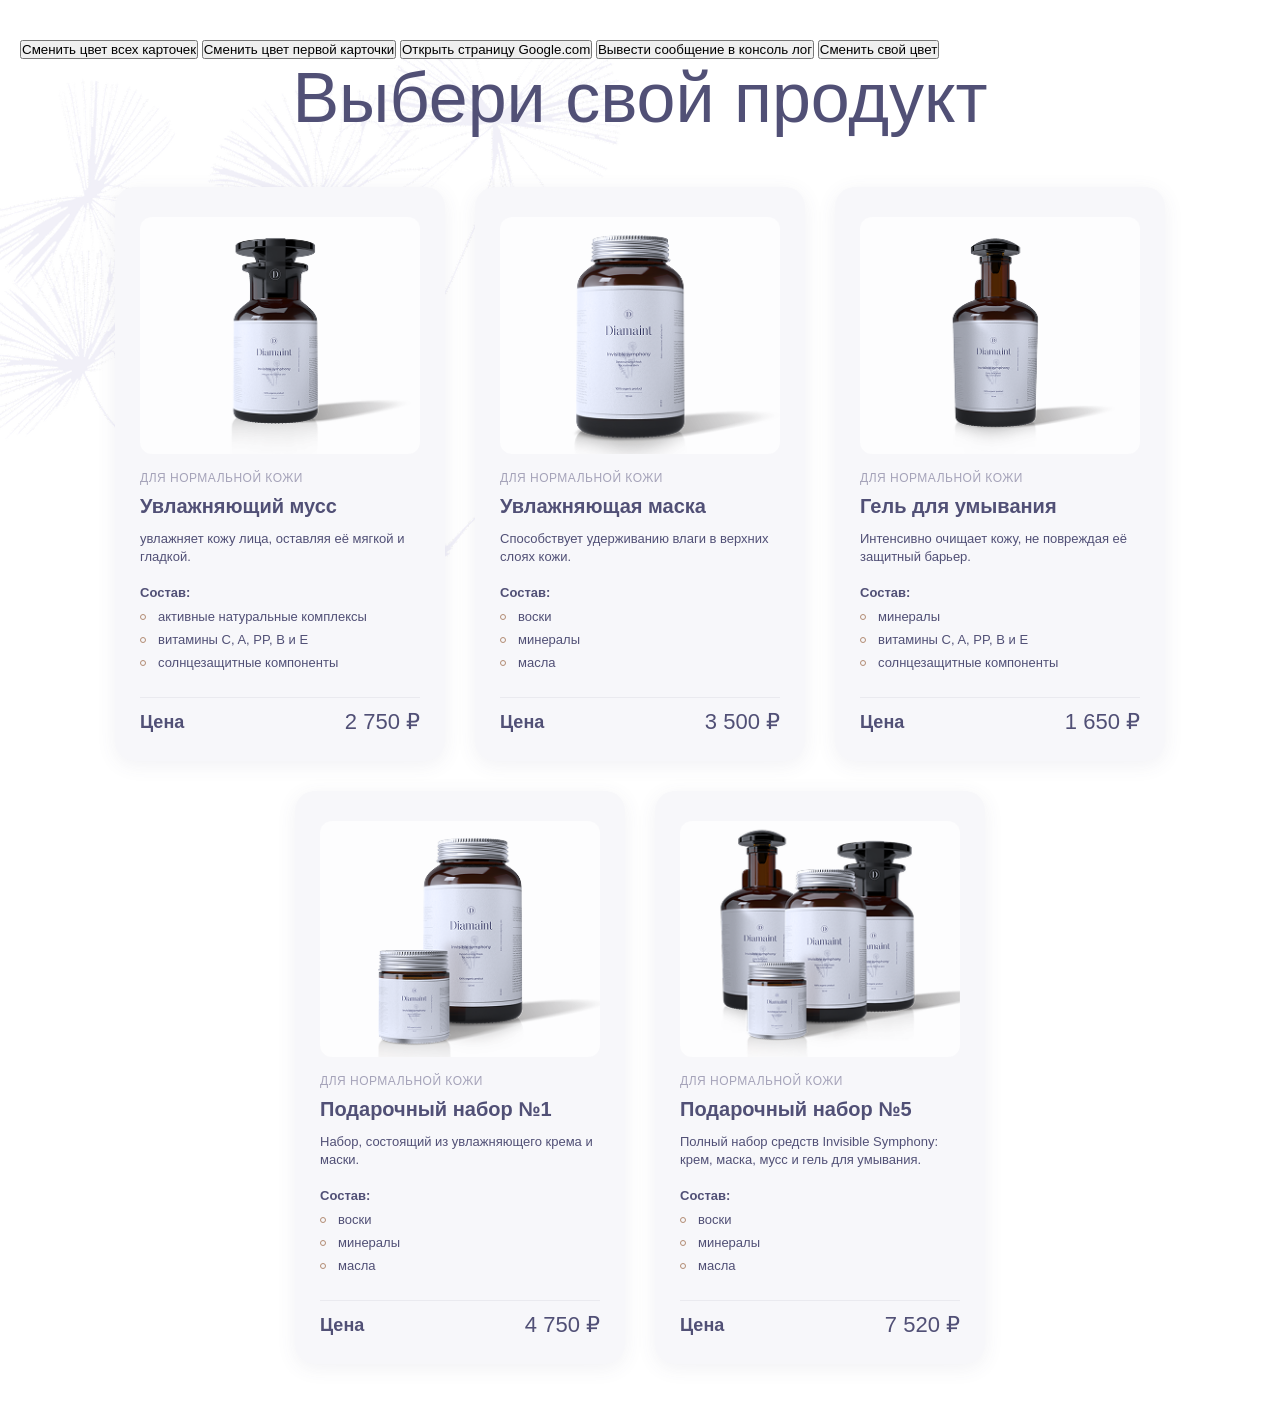
==== index.html @ 28aa34b3 "homework-№7" ====
<!DOCTYPE html>
<html lang="en">
<head>
  <meta charset="UTF-8">
  <meta name="viewport" content="width=device-width, initial-scale=1.0">
  <link rel="stylesheet" href="style.css">
  <link rel="icon" type="image/jpeg" href="images/bg 1.png">
  <title>Выбери свой продукт</title>
</head>
<body>
    <button id="change-color-all-card">Сменить цвет всех карточек</button>
    <button id="change-color-first-card">Сменить цвет первой карточки</button>
    <button id="Open-google">Открыть страницу Google.com</button>
    <button id="output-console-log">Вывести сообщение в консоль лог</button>
    <button id="change-self-color">Сменить свой цвет</button>
    <main class="catalog">
            <div class="catalog__container">
                <h1 class="catalog__title">Выбери свой продукт</h1>
                <ul class="catalog__list">
                    <li class="catalog__item">
                        <img class="catalog__image" src="images/photo1.png" alt="Увлажняющий мусс">
                        <p class="catalog__application">для нормальной кожи</p>
                        <h2 class="catalog__name">Увлажняющий мусс</h2>
                        <p class="catalog__description"> увлажняет кожу лица, оставляя её мягкой и гладкой.</p>
                        <span class="catalog__composition-title">Состав:</span>
                        <ul class="catalog__composition-list">
                            <li class="catalog__composition-item">активные натуральные комплексы</li>
                            <li class="catalog__composition-item">витамины C, A, PP, B и E</li>
                            <li class="catalog__composition-item">солнцезащитные компоненты</li>
                        </ul>
                        
                        <div class="catalog__price">
                            <span class="catalog__price-title">Цена</span>
                            <span class="catalog__price-value">2 750 ₽</span>
                        </div>
                    </li>

                    <li class="catalog__item">
                        <img class="catalog__image" src="images/photo 2.png"Увлажняющая маска">
                        <p class="catalog__application">для нормальной кожи</p>
                        <h2 class="catalog__name">Увлажняющая маска</h2>
                        <p class="catalog__description">Способствует удерживанию влаги в верхних слоях кожи.</p>
                        <span class="catalog__composition-title">Состав:</span>
                        <ul class="catalog__composition-list">
                            <li class="catalog__composition-item">воски</li>
                            <li class="catalog__composition-item">минералы</li>
                            <li class="catalog__composition-item">масла</li>
                        </ul>
                        <div class="catalog__price">
                            <span class="catalog__price-title">Цена</span>
                            <span class="catalog__price-value">3 500 ₽</span>
                        </div>
                    </li>
                    
                    <li class="catalog__item">
                        <img class="catalog__image" src="images/photo 3.png" alt="Гель для умывания">
                        <p class="catalog__application">для нормальной кожи</p>
                        <h2 class="catalog__name">Гель для умывания</h2>
                        <p class="catalog__description">Интенсивно очищает кожу, не повреждая её защитный барьер.</p>
                        <span class="catalog__composition-title">Состав:</span>
                        <ul class="catalog__composition-list">
                            <li class="catalog__composition-item">минералы</li>
                            <li class="catalog__composition-item">витамины C, A, PP, B и E</li>
                            <li class="catalog__composition-item">солнцезащитные компоненты</li>
                        </ul>
                        <div class="catalog__price">
                            <span class="catalog__price-title">Цена</span>
                            <span class="catalog__price-value">1 650 ₽</span>
                        </div>
                    </li>
                    
                    <li class="catalog__item">
                        <img class="catalog__image" src="images/photo 4.png" alt="Подарочный набор №1">
                        <p class="catalog__application">для нормальной кожи</p>
                        <h2 class="catalog__name">Подарочный набор №1</h2>
                        <p class="catalog__description">Набор, состоящий из увлажняющего крема и маски.</p>
                        <span class="catalog__composition-title">Состав:</span>
                        <ul class="catalog__composition-list">
                            <li class="catalog__composition-item">воски</li>
                            <li class="catalog__composition-item">минералы</li>
                            <li class="catalog__composition-item">масла</li>
                        </ul>
                        <div class="catalog__price">
                            <span class="catalog__price-title">Цена</span>
                            <span class="catalog__price-value">4 750 ₽</span>
                        </div>
                    </li>
                    
                    <li class="catalog__item">
                        <img class="catalog__image" src="images/photo 5.png" alt="Подарочный набор №5">
                        <p class="catalog__application">для нормальной кожи</p>
                        <h2 class="catalog__name">Подарочный набор №5</h2>
                        <p class="catalog__description">Полный набор средств Invisible Symphony: крем, маска, мусс и гель для умывания.</p>
                        <span class="catalog__composition-title">Состав:</span>
                        <ul class="catalog__composition-list">
                            <li class="catalog__composition-item">воски</li>
                            <li class="catalog__composition-item">минералы</li>
                            <li class="catalog__composition-item">масла</li>
                        </ul>
                        <div class="catalog__price">
                            <span class="catalog__price-title">Цена</span>
                            <span class="catalog__price-value">7 520 ₽</span>
                        </div>
                    </li>
                </ul>
            </div>
        </main>
        <script src="main.js"></script>
        <script src="homework-7.js"></script>
    </body>
</html>
---- style.css ----
*,
*::before,
*::after {
    margin: 0;
    padding: 0;
    box-sizing: border-box;
}

body {
    font-family: "Montserrat", sans-serif;
    font-size: 13px;
    line-height: 18px;
    color: #515076;
    background: url("images/bg\ 1.png") no-repeat top left;
    min-height: 100vh;
    padding: 40px 20px;
}

.catalog__container {
    max-width: 1200px;
    margin: 0 auto;
}

.catalog__title {
    margin-bottom: 50px;

    text-align: center;
    font-size: 70px;
    font-weight: 400;
    line-height: 78px;
}

.catalog__list {
    list-style: none;
    display: flex;
    flex-wrap: wrap;
    justify-content: center;
    gap: 30px;
}

.catalog__item {
    display: flex;
    flex-direction: column;
    width: 330px;
    padding: 30px 25px;
    background: #f7f7fa;
    border-radius: 20px;
    box-shadow: 0 4px 20px rgba(81,80,118,.08);
}

.catalog__image {
    width: 100%;
    border-radius: 12px;
    margin-bottom: 15px;
}

.catalog__application {
    margin-bottom: 6px;

    color: #a5a3b9;
    text-transform: uppercase;
    letter-spacing: .5px;
    font-size: 12px;
}

.catalog__name {
    margin-bottom: 10px;

    font-size: 20px;
    font-weight: 600;
    line-height: 27px;
}

.catalog__description {
    margin-bottom: 18px;
}

.catalog__composition-title {
    margin-bottom: 6px;

    display: block;
    font-weight: 600;
}

.catalog__composition-list {
    list-style: none;
    margin-bottom: 20px;
}

.catalog__composition-item {
    position: relative;
    padding-left: 18px;
    margin-bottom: 5px;
}

.catalog__composition-item::before {
    content: "";
    position: absolute;
    left: 0;
    top: 6px;
    width: 6px;
    height: 6px;
    border: 1px solid #B28B72;
    border-radius: 50%; 
}

.catalog__price {
    margin-top: auto;
    display: flex;
    justify-content: space-between;
    align-items: center;
    padding-top: 15px;
    border-top: 1px solid rgba(81,80,118,.08);
}

.catalog__price-title {
    font-size: 18px;
    font-weight: 700;
}

.catalog__price-value {
    font-size: 22px;
    font-weight: 400;
}

@media (max-width: 768px) {

    .catalog__title {
        font-size: 36px;
        line-height: 44px;
        margin-bottom: 30px;
    }

    .catalog__item {
        width: 100%;
        max-width: 400px;
    }

    .catalog__price {
        flex-direction: column;
        align-items: flex-start;
        gap: 5px;
    }

}
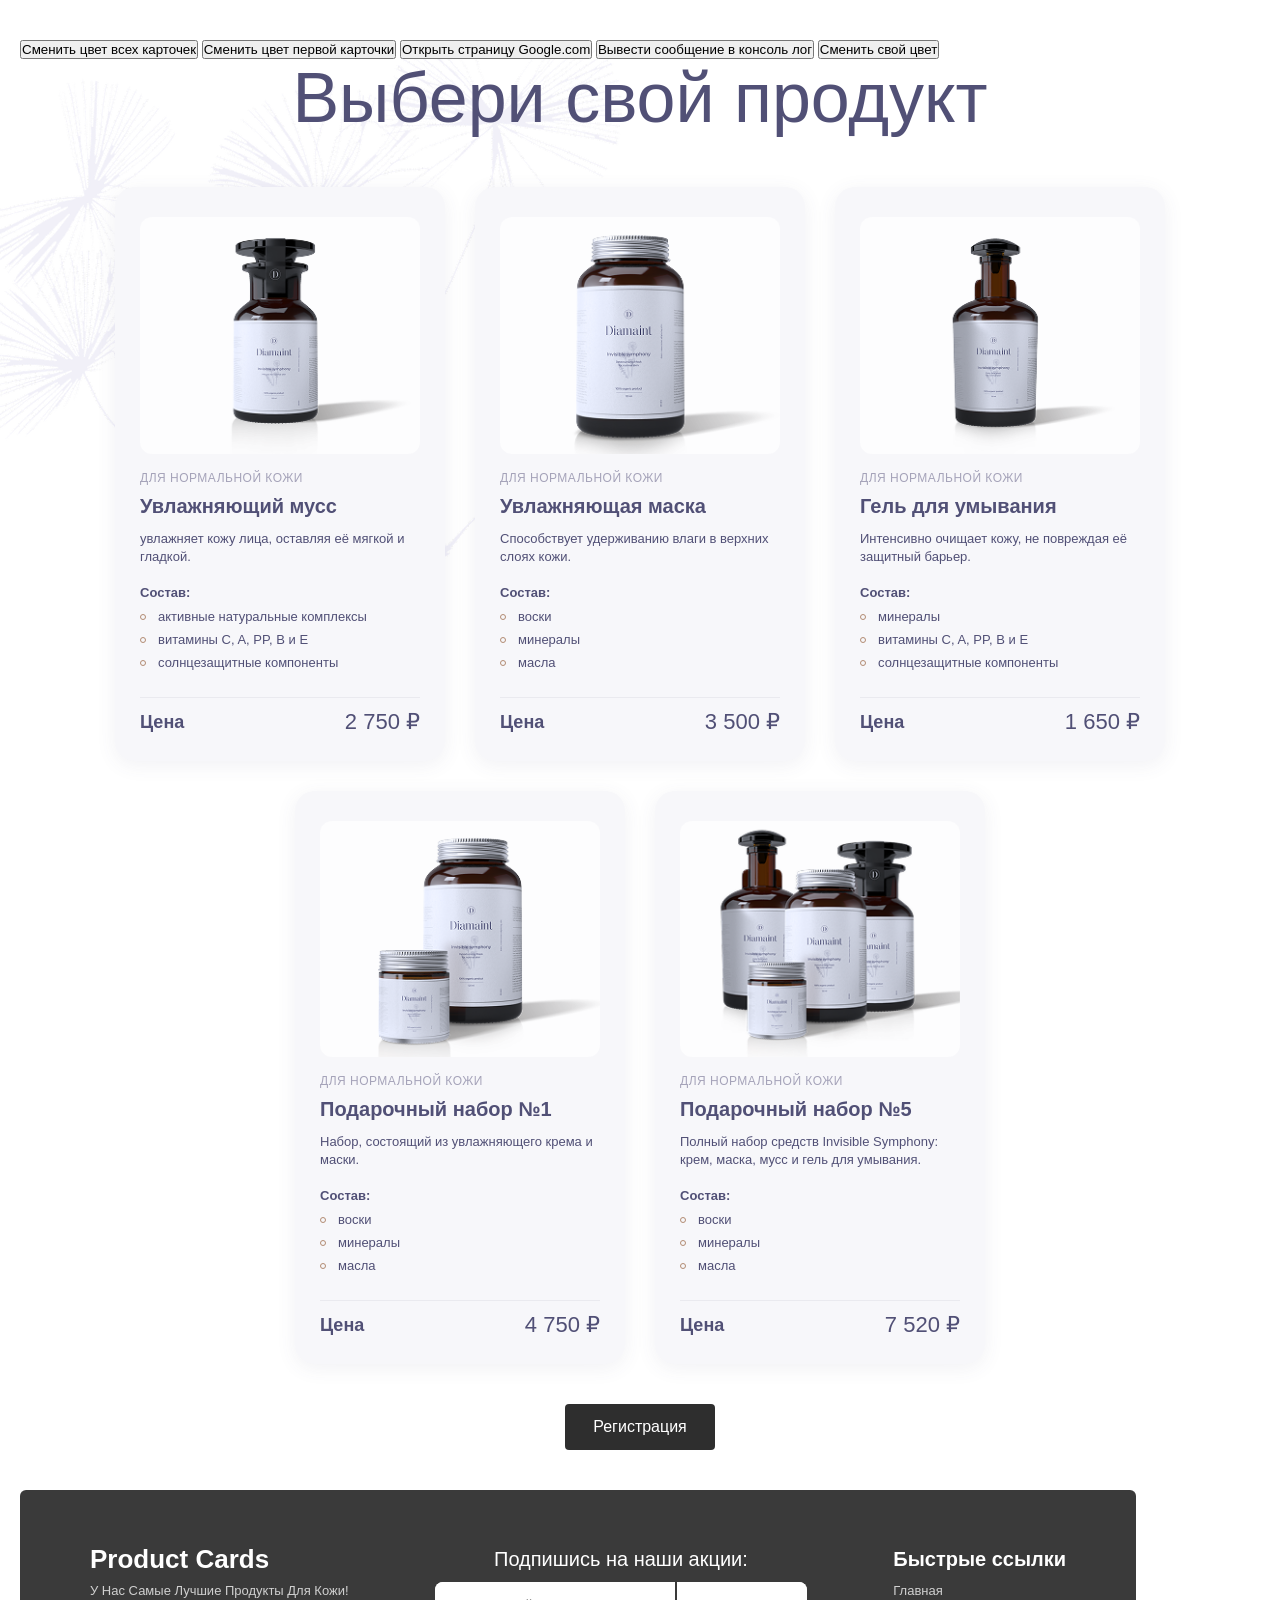
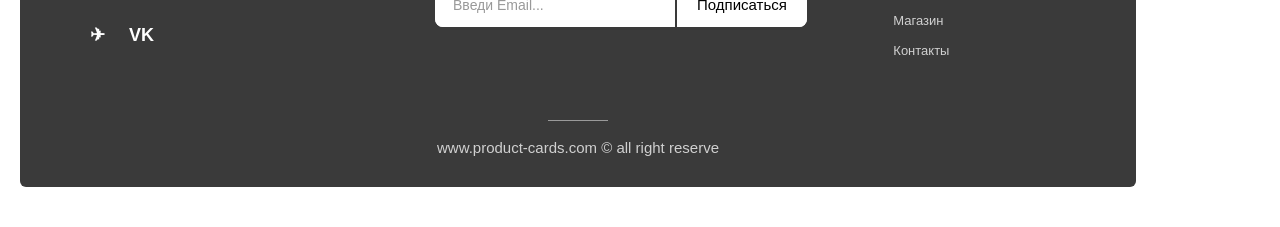
==== commit bece721c: "homework-№11" ====
--- a/index.html
+++ b/index.html
@@ -14,6 +14,8 @@
     <button id="output-console-log">Вывести сообщение в консоль лог</button>
     <button id="change-self-color">Сменить свой цвет</button>
     <main class="catalog">
+        
+  
             <div class="catalog__container">
                 <h1 class="catalog__title">Выбери свой продукт</h1>
                 <ul class="catalog__list">
@@ -105,7 +107,113 @@
                 </ul>
             </div>
         </main>
+
+<div class="register-btn-wrap">
+  <button id="register-btn" type="button">Регистрация</button>
+</div>
+
+<!-- ---------- Модальное окно ---------- -->
+<div class="modal" id="modal">
+  <div class="overlay" id="overlay">
+    <div class="modal-window">
+      <button class="modal-close" id="modal-close" type="button" aria-label="Закрыть">&times;</button>
+
+      <h2>Регистрация</h2>
+
+      <form id="register-form" novalidate>
+        <div class="reg-field">
+          <label for="reg-firstname">Имя</label>
+          <input type="text" id="reg-firstname" name="firstname" placeholder="Введите имя" required>
+        </div>
+
+        <div class="reg-field">
+          <label for="reg-lastname">Фамилия</label>
+          <input type="text" id="reg-lastname" name="lastname" placeholder="Введите фамилию" required>
+        </div>
+
+        <div class="reg-field">
+          <label for="reg-birthdate">Дата рождения</label>
+          <input type="date" id="reg-birthdate" name="birthdate" required>
+        </div>
+
+        <div class="reg-field">
+          <label for="reg-login">Логин</label>
+          <input type="text" id="reg-login" name="login" placeholder="Придумайте логин" required minlength="3">
+        </div>
+
+        <div class="reg-field">
+          <label for="reg-password">Пароль</label>
+          <input type="password" id="reg-password" name="password" placeholder="Придумайте пароль" required minlength="6">
+        </div>
+
+        <div class="reg-field">
+          <label for="reg-password-repeat">Повтор пароля</label>
+          <input type="password" id="reg-password-repeat" name="passwordRepeat" placeholder="Повторите пароль" required minlength="6">
+        </div>
+
+        <div class="reg-error" id="reg-error"></div>
+
+        <button type="submit">Зарегистрироваться</button>
+      </form>
+    </div>
+  </div>
+</div>
+
+
+
+<footer class="footer">
+            <div class="footer__container">
+                <div class="footer__brand">
+                    <h2 class="footer__logo">Product Cards</h2>
+                    <p class="footer__slogan">У Нас Самые Лучшие Продукты Для Кожи!</p>
+                <div class="footer__social">
+                    <a href="#" aria-label="Telegram" class="footer__social-link">✈</a>
+                    <a href="#" aria-label="ВКонтакте" class="footer__social-link">VK</a>
+                </div>
+            </div>
+
+      
+      <div class="footer__subscribe">
+        <p class="footer__subscribe-title">Подпишись на наши акции:</p>
+
+        <form class="subscribe-form" id="subscribe-form" action="#" method="post" novalidate>
+          
+          <label for="email" class="visually-hidden">Электронная почта</label>
+          <input
+            type="email"
+            id="email"
+            name="email"
+            class="subscribe-form__input"
+            placeholder="Введи Email..."
+            required
+          >
+          <button type="submit" class="subscribe-form__button">Подписаться</button>
+        </form>
+      </div>
+
+      
+      <nav class="footer__nav" aria-label="Быстрые ссылки">
+        <h3 class="footer__nav-title">Быстрые ссылки</h3>
+        <ul class="footer__nav-list">
+          <li><a href="#" class="footer__nav-link">Главная</a></li>
+          <li><a href="#" class="footer__nav-link">Магазин</a></li>
+          <li><a href="#" class="footer__nav-link">Контакты</a></li>
+        </ul>
+      </nav>
+
+    </div>
+
+    <div class="footer__bottom">
+      <hr class="footer__divider">
+      <p class="footer__copyright">www.product-cards.com © all right reserve</p>
+    </div>
+  </footer>
         <script src="main.js"></script>
         <script src="homework-7.js"></script>
+        <script src="homework-8.js"></script>
+        <script src="homework-9.js" type="module"></script>
+        <script src="homework-10.js" type="module"></script>
+        <script src="homework-11.js" type="module"></script>
     </body>
 </html>
+
--- a/style.css
+++ b/style.css
@@ -144,4 +144,273 @@
         gap: 5px;
     }
 
+}
+
+
+
+
+/* ---------- Кнопка регистрации на странице ---------- */
+.register-btn-wrap {
+  padding: 40px 60px;
+  text-align: center;
+}
+
+#register-btn {
+  background-color: #2e2e2e;
+  color: #ffffff;
+  border: none;
+  padding: 14px 28px;
+  font-size: 16px;
+  border-radius: 4px;
+  cursor: pointer;
+}
+
+#register-btn:hover {
+  background-color: #444444;
+}
+
+/* ---------- Модальное окно ---------- */
+.modal {
+  display: none;
+}
+
+.modal.modal-showed {
+  display: flex;
+}
+
+.overlay {
+  position: fixed;
+  top: 0;
+  left: 0;
+  width: 100%;
+  height: 100%;
+  background-color: rgba(0, 0, 0, 0.5);
+  display: flex;
+  justify-content: center;
+  align-items: center;
+  z-index: 1000;
+}
+
+.modal-window {
+  background-color: #ffffff;
+  color: #2e2e2e;
+  width: 360px;
+  max-width: 90%;
+  max-height: 90vh;
+  overflow-y: auto;
+  border-radius: 8px;
+  padding: 30px;
+  position: relative;
+}
+
+.modal-close {
+  position: absolute;
+  top: 12px;
+  right: 16px;
+  background: none;
+  border: none;
+  font-size: 20px;
+  cursor: pointer;
+  color: #666666;
+  line-height: 1;
+}
+
+.modal-close:hover {
+  color: #000000;
+}
+
+.modal-window h2 {
+  font-size: 20px;
+  margin-bottom: 20px;
+  text-align: center;
+}
+
+.reg-field {
+  margin-bottom: 14px;
+  display: flex;
+  flex-direction: column;
+}
+
+.reg-field label {
+  font-size: 13px;
+  margin-bottom: 4px;
+  color: #444444;
+}
+
+.reg-field input {
+  padding: 10px 12px;
+  border: 1px solid #cccccc;
+  border-radius: 4px;
+  font-size: 14px;
+  outline: none;
+}
+
+.reg-field input:focus {
+  border-color: #2e2e2e;
+}
+
+.reg-error {
+  color: #b00020;
+  font-size: 12px;
+  min-height: 16px;
+  margin-bottom: 10px;
+  text-align: center;
+}
+
+#register-form button[type="submit"] {
+  width: 100%;
+  padding: 12px;
+  background-color: #2e2e2e;
+  color: #ffffff;
+  border: none;
+  border-radius: 4px;
+  font-size: 15px;
+  cursor: pointer;
+  margin-top: 6px;
+}
+
+#register-form button[type="submit"]:hover {
+  background-color: #444444;
+}
+
+
+
+
+
+.footer {
+  width: 90%;
+  max-width: 1400px;
+  background-color: #3a3a3a;
+  color: #ffffff;
+  border-radius: 6px;
+  padding: 60px 70px 30px;
+}
+
+.footer__container {
+  display: flex;
+  justify-content: space-between;
+  gap: 40px;
+  flex-wrap: wrap;
+}
+
+/* Левая колонка */
+.footer__logo {
+  font-size: 26px;
+  margin-bottom: 14px;
+}
+
+.footer__slogan {
+  color: #d0d0d0;
+  margin-bottom: 26px;
+}
+
+.footer__social {
+  display: flex;
+  gap: 24px;
+}
+
+.footer__social-link {
+  color: #ffffff;
+  text-decoration: none;
+  font-weight: bold;
+  font-size: 18px;
+}
+
+.footer__social-link:hover {
+  color: #9ecbff;
+}
+
+/* Форма подписки */
+.footer__subscribe-title {
+  font-size: 20px;
+  margin-bottom: 14px;
+  text-align: center;
+}
+
+.subscribe-form {
+  display: flex;
+  background-color: #ffffff;
+  border-radius: 8px;
+  overflow: hidden;
+}
+
+.subscribe-form__input {
+  border: none;
+  outline: none;
+  padding: 14px 18px;
+  font-size: 14px;
+  width: 240px;
+}
+
+.subscribe-form__input::placeholder {
+  color: #999;
+}
+
+/* красная рамка, если email невалидный */
+.subscribe-form__input_invalid {
+  box-shadow: inset 0 0 0 2px #e74c3c;
+}
+
+.subscribe-form__button {
+  border: none;
+  background-color: #ffffff;
+  padding: 14px 20px;
+  font-size: 15px;
+  cursor: pointer;
+  border-left: 2px solid #3a3a3a;
+  transition: background-color 0.2s;
+}
+
+.subscribe-form__button:hover {
+  background-color: #f0f0f0;
+}
+
+/* Навигация */
+.footer__nav-title {
+  font-size: 20px;
+  margin-bottom: 14px;
+}
+
+.footer__nav-list {
+  list-style: none;
+  display: flex;
+  flex-direction: column;
+  gap: 12px;
+}
+
+.footer__nav-link {
+  color: #d0d0d0;
+  text-decoration: none;
+}
+
+.footer__nav-link:hover {
+  color: #ffffff;
+  text-decoration: underline;
+}
+
+/* Низ футера */
+.footer__bottom {
+  margin-top: 60px;
+  text-align: center;
+}
+
+.footer__divider {
+  width: 60px;
+  margin: 0 auto 18px;
+  border: none;
+  border-top: 1px solid #9a9a9a;
+}
+
+.footer__copyright {
+  color: #d0d0d0;
+  font-size: 15px;
+}
+
+/* Скрытый label (для доступности, на экране не виден) */
+.visually-hidden {
+  position: absolute;
+  width: 1px;
+  height: 1px;
+  overflow: hidden;
+  clip: rect(0 0 0 0);
 }
